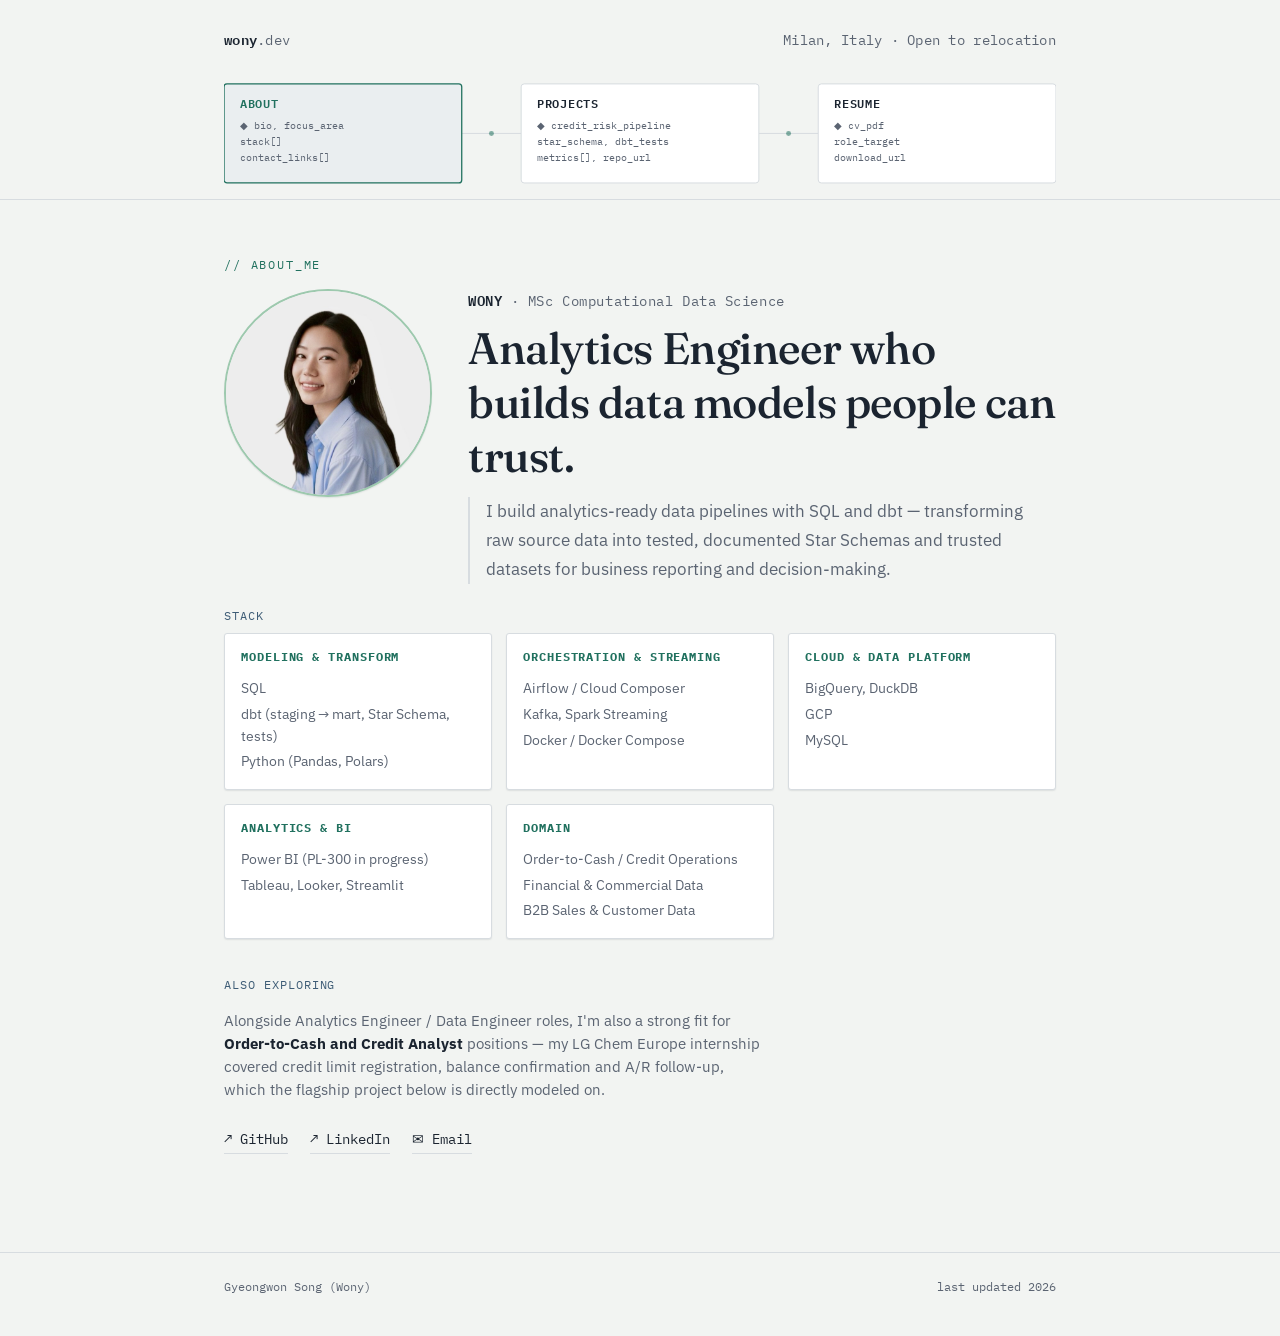
==== index.html @ 3060060b "edit" ====
<!DOCTYPE html>
<html lang="en">
<head>
<meta charset="UTF-8" />
<meta name="viewport" content="width=device-width, initial-scale=1.0" />
<title>Wony — Analytics Engineer</title>
<meta name="description" content="Analytics Engineer / Data Engineer portfolio — dbt, SQL, Airflow, Power BI." />
<link rel="preconnect" href="https://fonts.googleapis.com">
<link href="https://fonts.googleapis.com/css2?family=Fraunces:opsz,wght@9..144,450;9..144,500&family=IBM+Plex+Mono:wght@400;500;600&family=IBM+Plex+Sans:wght@400;500;600;700&display=swap" rel="stylesheet">
<link rel="stylesheet" href="assets/css/style.css" />
</head>
<body>

<header class="site">
  <div class="wrap">
    <div class="brand-row">
      <span class="brand"><strong>wony</strong>.dev</span>
      <span class="brand">Milan, Italy · Open to relocation</span>
    </div>

    <nav class="mobile-nav">
      <a href="index.html" class="active">ABOUT</a>
      <a href="projects.html" class="">PROJECTS</a>
      <a href="resume.html" class="">RESUME</a>
    </nav>
    <!-- Signature element: site nav rendered as an ER diagram -->
    <svg class="schema-nav" viewBox="0 0 840 120" xmlns="http://www.w3.org/2000/svg" role="navigation" aria-label="Site sections">
      <line class="edge" x1="240" y1="60" x2="300" y2="60" />
      <line class="edge" x1="540" y1="60" x2="600" y2="60" />
      <circle class="edge-dot" cx="270" cy="60" r="2.5" />
      <circle class="edge-dot" cx="570" cy="60" r="2.5" />

      <g class="node active">
        <a class="node-link" href="index.html" aria-current="page">
          <rect x="0" y="10" width="240" height="100" rx="3"></rect>
          <text class="node-title" x="16" y="34">ABOUT</text>
          <text class="node-field" x="16" y="56">◆ bio, focus_area</text>
          <text class="node-field" x="16" y="72">stack[]</text>
          <text class="node-field" x="16" y="88">contact_links[]</text>
        </a>
      </g>

      <g class="node">
        <a class="node-link" href="projects.html">
          <rect x="300" y="10" width="240" height="100" rx="3"></rect>
          <text class="node-title" x="316" y="34">PROJECTS</text>
          <text class="node-field" x="316" y="56">◆ credit_risk_pipeline</text>
          <text class="node-field" x="316" y="72">star_schema, dbt_tests</text>
          <text class="node-field" x="316" y="88">metrics[], repo_url</text>
        </a>
      </g>

      <g class="node">
        <a class="node-link" href="resume.html">
          <rect x="600" y="10" width="240" height="100" rx="3"></rect>
          <text class="node-title" x="616" y="34">RESUME</text>
          <text class="node-field" x="616" y="56">◆ cv_pdf</text>
          <text class="node-field" x="616" y="72">role_target</text>
          <text class="node-field" x="616" y="88">download_url</text>
        </a>
      </g>
    </svg>
  </div>
</header>

<main>
  <div class="wrap">
    <p class="eyebrow">// about_me</p>
    <div class="hero-row">
      <img class="hero-photo" src="assets/img/profile.jpg" alt="Portrait of Gyeongwon Song" />
      <div class="hero-text">
        <p class="hero-name"><strong>WONY</strong> · MSc Computational Data Science</p>
        <h1>Analytics Engineer who builds data models people can trust.</h1>
        <p class="lede">
          I build analytics-ready data pipelines with SQL and dbt — transforming raw source data into tested, documented Star Schemas and trusted datasets for business reporting and decision-making.
        </p>
      </div>
    </div>

    <p class="section-label">stack</p>
    <div class="stack-grid">
      <div class="stack-group">
        <h3>Modeling &amp; Transform</h3>
        <ul>
          <li>SQL</li>
          <li>dbt (staging → mart, Star Schema, tests)</li>
          <li>Python (Pandas, Polars)</li>
        </ul>
      </div>
      <div class="stack-group">
        <h3>Orchestration &amp; Streaming</h3>
        <ul>
          <li>Airflow / Cloud Composer</li>
          <li>Kafka, Spark Streaming</li>
          <li>Docker / Docker Compose</li>
        </ul>
      </div>
      <div class="stack-group">
        <h3>Cloud &amp; Data Platform</h3>
        <ul>
          <li>BigQuery, DuckDB</li>
          <li>GCP</li>
          <li>MySQL</li>
        </ul>
      </div>
      <div class="stack-group">
        <h3>Analytics &amp; BI</h3>
        <ul>
          <li>Power BI (PL-300 in progress)</li>
          <li>Tableau, Looker, Streamlit</li>
        </ul>
      </div>
      <div class="stack-group">
        <h3>Domain</h3>
        <ul>
          <li>Order-to-Cash / Credit Operations</li>
          <li>Financial &amp; Commercial Data</li>
          <li>B2B Sales &amp; Customer Data</li>
        </ul>
      </div>
    </div>

    <p class="section-label">also exploring</p>
    <p style="max-width:60ch; font-size:14.5px;">
      Alongside Analytics Engineer / Data Engineer roles, I'm also a strong fit for
      <strong>Order-to-Cash and Credit Analyst</strong> positions — my LG Chem Europe
      internship covered credit limit registration, balance confirmation and A/R
      follow-up, which the flagship project below is directly modeled on.
    </p>

    <div class="link-row">
      <a href="https://github.com/gyngwon" target="_blank" rel="noopener">↗ GitHub</a>
      <a href="https://www.linkedin.com/in/gyeongwon/" target="_blank" rel="noopener">↗ LinkedIn</a>
      <a href="mailto:wony.gsong@gmail.com">✉ Email</a>
    </div>
  </div>
</main>

<footer class="site">
  <div class="wrap" style="display:flex; justify-content:space-between; flex-wrap:wrap; gap:8px; width:100%;">
    <span>Gyeongwon Song (Wony)</span>
    <span>last updated 2026</span>
  </div>
</footer>

</body>
</html>
---- assets/css/style.css ----
/* ============================================================
   Design tokens
   ============================================================ */
   :root {
    --bg: #f2f4f2;
    --surface: #ffffff;
    --surface-raised: #eaeef0;
    --border: #d7dce0;
    --text: #1b2430;
    --text-dim: #5b6472;
    --key: #21715f;       /* "primary key" teal — structure, links, nav */
    --key-dim: #14493d;
    --tag: #3e5c76;       /* "field" slate blue — tags, metrics, emphasis */
    --tag-dim: #2a4055;
    --font-display: 'IBM Plex Sans', -apple-system, sans-serif;
    --font-serif: 'Fraunces', Georgia, serif;
    --font-mono: 'IBM Plex Mono', ui-monospace, monospace;
    --radius: 3px;
    --shadow: 0 1px 2px rgba(27,36,48,0.05), 0 1px 1px rgba(27,36,48,0.04);
  }
  
  * { box-sizing: border-box; }
  
  html { scroll-behavior: smooth; }
  
  body {
    margin: 0;
    background:
      linear-gradient(var(--bg), var(--bg)),
      repeating-linear-gradient(0deg, transparent, transparent 39px, rgba(33,113,95,0.05) 40px),
      repeating-linear-gradient(90deg, transparent, transparent 39px, rgba(33,113,95,0.05) 40px);
    color: var(--text);
    font-family: var(--font-display);
    line-height: 1.6;
    -webkit-font-smoothing: antialiased;
  }
  
  a { color: var(--key); text-decoration: none; }
  a:hover { text-decoration: underline; }
  a:focus-visible, button:focus-visible { outline: 2px solid var(--key); outline-offset: 3px; }
  
  .wrap {
    max-width: 880px;
    margin: 0 auto;
    padding: 0 24px;
  }
  
  /* ============================================================
     Header / schema nav
     ============================================================ */
  header.site {
    padding: 28px 0 8px;
    border-bottom: 1px solid var(--border);
  }
  
  .brand-row {
    display: flex;
    align-items: baseline;
    justify-content: space-between;
    flex-wrap: wrap;
    gap: 12px;
    margin-bottom: 22px;
  }
  
  .brand {
    font-family: var(--font-mono);
    font-size: 13.5px;
    letter-spacing: 0.02em;
    color: var(--text-dim);
  }
  .brand strong { color: var(--text); font-weight: 600; }
  
  .schema-nav {
    display: block;
    width: 100%;
    height: auto;
    margin-bottom: -1px;
  }
  
  .schema-nav .node rect {
    fill: var(--surface);
    stroke: var(--border);
    stroke-width: 1;
    transition: stroke 0.2s ease, fill 0.2s ease, transform 0.2s ease;
    transform-origin: center;
  }
  .schema-nav a.node-link:hover rect,
  .schema-nav a.node-link:focus rect {
    stroke: var(--key);
    fill: var(--surface-raised);
  }
  .schema-nav .node.active rect {
    stroke: var(--key);
    stroke-width: 1.3;
    fill: var(--surface-raised);
  }
  .schema-nav .node-title {
    font-family: var(--font-mono);
    font-size: 12.5px;
    letter-spacing: 0.06em;
    fill: var(--text);
    font-weight: 600;
  }
  .schema-nav .node.active .node-title { fill: var(--key); }
  .schema-nav .node-field {
    font-family: var(--font-mono);
    font-size: 10.5px;
    fill: var(--text-dim);
  }
  .schema-nav .edge {
    stroke: var(--border);
    stroke-width: 1;
    fill: none;
  }
  .schema-nav .edge-dot { fill: var(--key); opacity: 0.55; }
  .schema-nav a.node-link { cursor: pointer; }
  .schema-nav a.node-link text { pointer-events: none; }
  
  /* ============================================================
     Mobile nav (replaces the ER-diagram nav on narrow screens)
     ============================================================ */
  .mobile-nav { display: none; }
  
  @media (max-width: 640px) {
    .schema-nav { display: none; }
    .mobile-nav {
      display: flex;
      gap: 8px;
      margin-bottom: 4px;
    }
    .mobile-nav a {
      flex: 1;
      text-align: center;
      font-family: var(--font-mono);
      font-size: 12.5px;
      letter-spacing: 0.06em;
      color: var(--text-dim);
      text-decoration: none;
      padding: 10px 6px;
      border: 1px solid var(--border);
      border-radius: var(--radius);
      background: var(--surface);
    }
    .mobile-nav a.active {
      color: var(--key);
      border-color: var(--key);
      background: var(--surface-raised);
      font-weight: 600;
    }
  }
  
  /* ============================================================
     Sections / typography
     ============================================================ */
  main { padding: 56px 0 90px; }
  
  .eyebrow {
    font-family: var(--font-mono);
    font-size: 11.5px;
    color: var(--key);
    text-transform: uppercase;
    letter-spacing: 0.16em;
    margin: 0 0 14px;
  }
  
  h1 {
    font-family: var(--font-serif);
    font-optical-sizing: auto;
    font-weight: 500;
    font-size: clamp(30px, 4.2vw, 44px);
    line-height: 1.22;
    letter-spacing: -0.01em;
    margin: 0 0 20px;
  }
  
  h2 {
    font-family: var(--font-serif);
    font-weight: 500;
    font-size: 24px;
    letter-spacing: -0.005em;
    margin: 0 0 6px;
  }
  
  .lede {
    font-size: 17px;
    line-height: 1.7;
    color: var(--text-dim);
    max-width: 58ch;
    margin: 0 0 40px;
    padding-left: 16px;
    border-left: 2px solid var(--border);
  }
  
  p { color: var(--text-dim); }
  strong { color: var(--text); }
  
  /* ============================================================
     Table-style cards (used for stack, projects, experience)
     ============================================================ */
  .tbl {
    border: 1px solid var(--border);
    border-radius: var(--radius);
    overflow: hidden;
    margin-bottom: 20px;
    background: var(--surface);
    box-shadow: var(--shadow);
  }
  
  .tbl-head {
    display: flex;
    align-items: center;
    gap: 10px;
    padding: 12px 16px;
    background: var(--surface-raised);
    border-bottom: 1px solid var(--border);
    font-family: var(--font-mono);
    font-size: 13px;
    color: var(--text-dim);
  }
  .tbl-head .dot { width: 7px; height: 7px; border-radius: 50%; background: var(--key); flex-shrink: 0; }
  
  .tbl-row {
    display: grid;
    grid-template-columns: 130px 1fr;
    gap: 4px 16px;
    padding: 10px 16px;
    border-bottom: 1px solid var(--border);
    font-size: 14.5px;
  }
  .tbl-row:last-child { border-bottom: none; }
  .tbl-row .field-name {
    font-family: var(--font-mono);
    font-size: 12px;
    color: var(--tag);
    padding-top: 2px;
  }
  .tbl-row .field-value { color: var(--text); }
  .tbl-row .field-value a { color: var(--key); }
  
  @media (max-width: 560px) {
    .tbl-row { grid-template-columns: 1fr; }
    .tbl-row .field-name { padding-top: 6px; }
  }
  
  /* ============================================================
     Tags
     ============================================================ */
  .tags { display: flex; flex-wrap: wrap; gap: 6px; }
  .tag {
    font-family: var(--font-mono);
    font-size: 11px;
    letter-spacing: 0.02em;
    color: var(--tag);
    background: color-mix(in srgb, var(--tag) 8%, var(--surface));
    border: 1px solid color-mix(in srgb, var(--tag) 28%, var(--surface));
    border-radius: var(--radius);
    padding: 3px 9px;
    white-space: nowrap;
  }
  
  /* ============================================================
     Stack grid (About page)
     ============================================================ */
  .stack-grid {
    display: grid;
    grid-template-columns: repeat(auto-fit, minmax(200px, 1fr));
    gap: 14px;
    margin-bottom: 36px;
  }
  .stack-group {
    border: 1px solid var(--border);
    border-radius: var(--radius);
    padding: 14px 16px;
    background: var(--surface);
    box-shadow: var(--shadow);
  }
  .stack-group h3 {
    font-family: var(--font-mono);
    font-size: 11.5px;
    color: var(--key);
    text-transform: uppercase;
    letter-spacing: 0.08em;
    margin: 0 0 10px;
  }
  .stack-group ul { list-style: none; margin: 0; padding: 0; font-size: 13.5px; color: var(--text-dim); }
  .stack-group li { padding: 2px 0; }
  
  /* ============================================================
     Links row
     ============================================================ */
  .link-row { display: flex; flex-wrap: wrap; gap: 22px; margin: 28px 0 8px; font-family: var(--font-mono); font-size: 13.5px; }
  .link-row a { display: inline-flex; align-items: center; gap: 6px; color: var(--text); border-bottom: 1px solid var(--border); padding-bottom: 2px; transition: color 0.15s ease, border-color 0.15s ease; }
  .link-row a:hover { color: var(--key); border-color: var(--key); text-decoration: none; }
  
  /* ============================================================
     Project detail blocks
     ============================================================ */
  .project-block { margin-bottom: 56px; }
  .project-block h2 { margin-bottom: 10px; }
  .project-meta { display: flex; flex-wrap: wrap; gap: 8px; margin-bottom: 18px; }
  
  /* ============================================================
     Project tab/panel viewer
     ============================================================ */
  .project-tabs {
    display: flex;
    gap: 10px;
    flex-wrap: wrap;
    margin: 4px 0 32px;
  }
  .project-tab {
    flex: 1;
    min-width: 200px;
    text-align: left;
    cursor: pointer;
    background: var(--surface);
    border: 1px solid var(--border);
    border-radius: var(--radius);
    padding: 12px 14px;
    box-shadow: var(--shadow);
    font-family: var(--font-display);
    transition: border-color 0.15s ease, background 0.15s ease;
  }
  .project-tab:hover { border-color: var(--key-dim); }
  .project-tab .tab-title {
    display: block;
    font-family: var(--font-mono);
    font-size: 13px;
    font-weight: 600;
    color: var(--text);
    margin-bottom: 4px;
  }
  .project-tab .tab-sub {
    display: block;
    font-size: 11.5px;
    color: var(--text-dim);
    font-family: var(--font-mono);
  }
  .project-tab.active {
    border-color: var(--key);
    background: var(--surface-raised);
  }
  .project-tab.active .tab-title { color: var(--key); }
  
  .project-panel[hidden] { display: none; }
  
  @media (max-width: 640px) {
    .project-tabs { flex-direction: column; }
    .project-tab { min-width: 0; }
  }
  
  .metric-row {
    display: grid;
    grid-template-columns: repeat(auto-fit, minmax(160px, 1fr));
    gap: 10px;
    margin: 18px 0 24px;
  }
  .metric {
    border: 1px solid var(--border);
    border-left: 2px solid var(--tag);
    border-radius: var(--radius);
    padding: 10px 14px;
    background: var(--surface);
    box-shadow: var(--shadow);
  }
  .metric .num { font-family: var(--font-mono); font-size: 19px; color: var(--text); display: block; }
  .metric .label { font-size: 12px; color: var(--text-dim); }
  
  .section-label {
    font-family: var(--font-mono);
    font-size: 12px;
    color: var(--tag);
    text-transform: uppercase;
    letter-spacing: 0.08em;
    margin: 22px 0 8px;
  }
  
  pre {
    background: var(--surface-raised);
    border: 1px solid var(--border);
    border-radius: var(--radius);
    padding: 14px 16px;
    overflow-x: auto;
    font-family: var(--font-mono);
    font-size: 12.5px;
    color: var(--text-dim);
  }
  
  .arch-img {
    display: block;
    width: 100%;
    height: auto;
    border: 1px solid var(--border);
    border-radius: var(--radius);
    box-shadow: var(--shadow);
    margin: 4px 0 4px;
  }
  .arch-caption {
    font-family: var(--font-mono);
    font-size: 11.5px;
    color: var(--text-dim);
    margin: 0 0 22px;
  }
  
  .mermaid {
    background: var(--surface);
    border: 1px solid var(--border);
    border-radius: var(--radius);
    box-shadow: var(--shadow);
    padding: 16px;
    margin: 0 0 24px;
    overflow-x: auto;
    display: flex;
    justify-content: center;
  }
  .mermaid svg { max-width: 100%; height: auto; }
  
  /* ============================================================
     Footer
     ============================================================ */
  footer.site {
    border-top: 1px solid var(--border);
    padding: 24px 0 40px;
    font-family: var(--font-mono);
    font-size: 12px;
    color: var(--text-dim);
    display: flex;
    justify-content: space-between;
    flex-wrap: wrap;
    gap: 8px;
  }
  
  /* Reduced motion */
  @media (prefers-reduced-motion: reduce) {
    html { scroll-behavior: auto; }
    * { transition: none !important; }
  }
  
  /* ============================================================
     About page hero (photo + intro)
     ============================================================ */
  .hero-row {
    display: flex;
    align-items: flex-start;
    gap: 36px;
    margin-bottom: 8px;
  }
  .hero-photo {
    width: 208px;
    height: 208px;
    border-radius: 50%;
    object-fit: cover;
    flex-shrink: 0;
    border: 2px solid #9dc9ae;
    box-shadow: var(--shadow);
  }
  .hero-text { flex: 1; min-width: 0; }
  .hero-text h1 { margin-bottom: 14px; }
  .hero-text .lede { margin-bottom: 0; }
  .hero-name {
    font-family: var(--font-mono);
    font-size: 14px;
    letter-spacing: 0.04em;
    color: var(--text-dim);
    margin: 0 0 10px;
  }
  .hero-name strong { color: var(--text); font-weight: 600; }
  
  @media (max-width: 640px) {
    .hero-row { flex-direction: column; align-items: center; text-align: center; gap: 18px; }
    .hero-photo { width: 152px; height: 152px; }
    .hero-text .lede { border-left: none; padding-left: 0; margin: 0 auto; }
  }
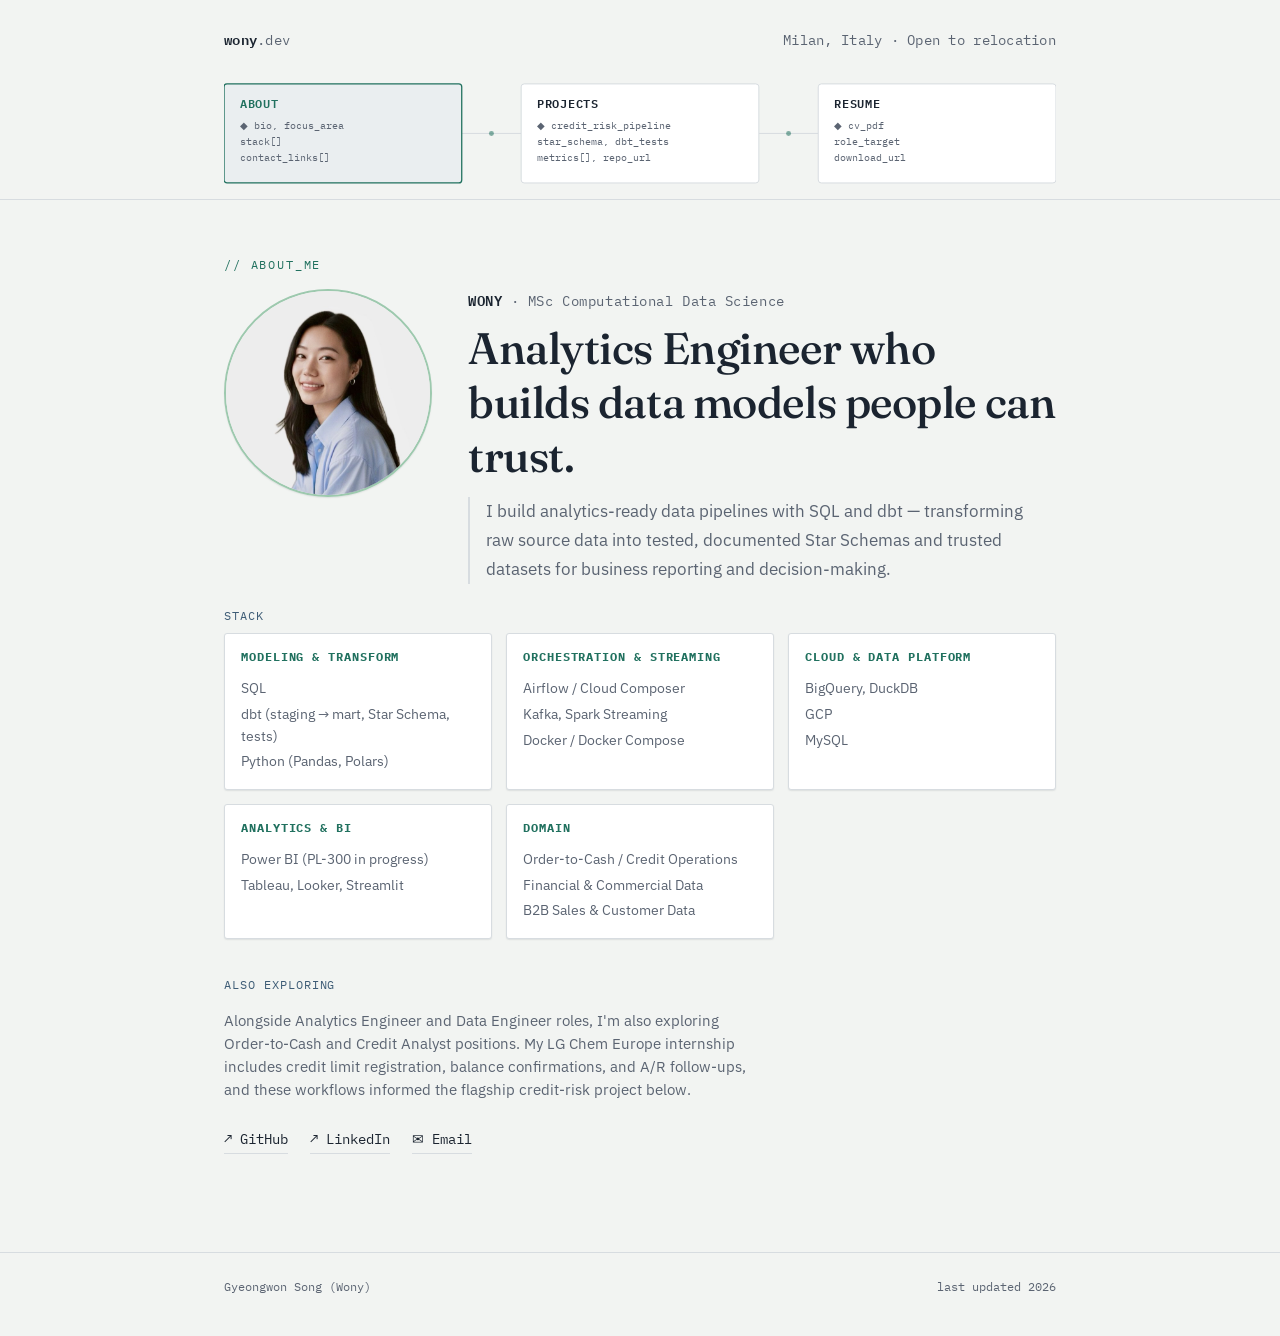
==== commit cc0e59c9: "Edit" ====
--- a/index.html
+++ b/index.html
@@ -122,10 +122,7 @@
 
     <p class="section-label">also exploring</p>
     <p style="max-width:60ch; font-size:14.5px;">
-      Alongside Analytics Engineer / Data Engineer roles, I'm also a strong fit for
-      <strong>Order-to-Cash and Credit Analyst</strong> positions — my LG Chem Europe
-      internship covered credit limit registration, balance confirmation and A/R
-      follow-up, which the flagship project below is directly modeled on.
+      Alongside Analytics Engineer and Data Engineer roles, I'm also exploring Order-to-Cash and Credit Analyst positions. My LG Chem Europe internship includes credit limit registration, balance confirmations, and A/R follow-ups, and these workflows informed the flagship credit-risk project below.
     </p>
 
     <div class="link-row">
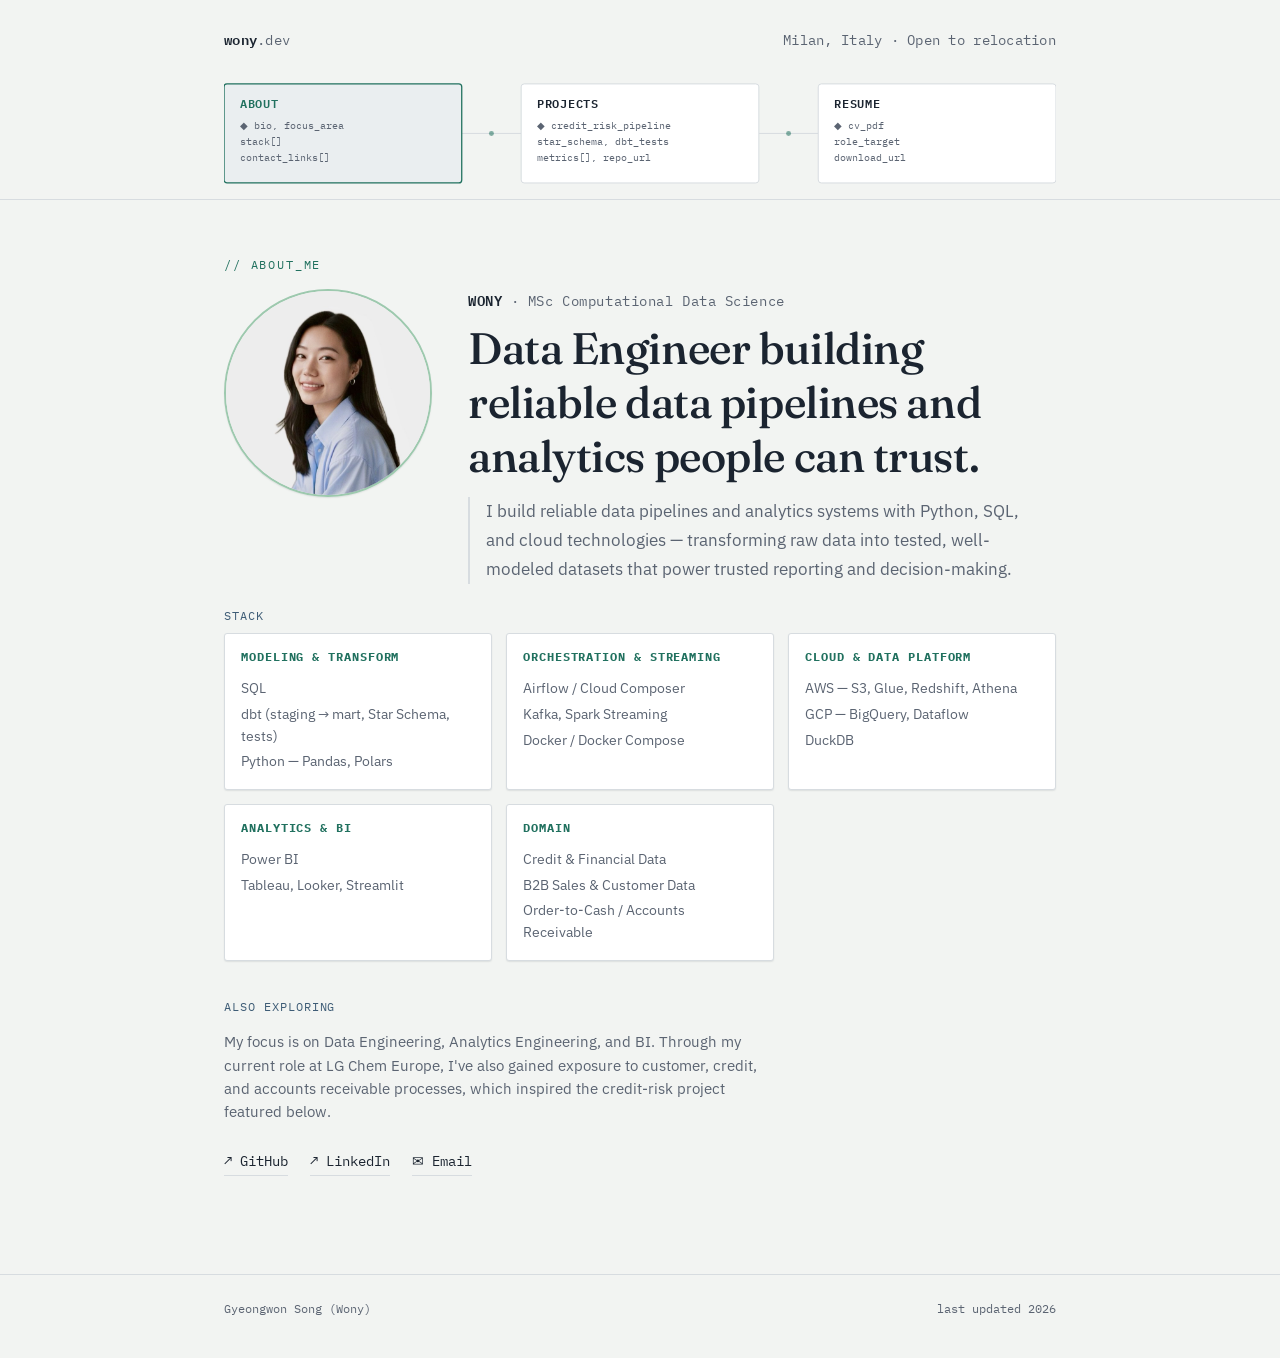
==== commit 3a1d2758: "edit" ====
--- a/index.html
+++ b/index.html
@@ -3,7 +3,7 @@
 <head>
 <meta charset="UTF-8" />
 <meta name="viewport" content="width=device-width, initial-scale=1.0" />
-<title>Wony — Analytics Engineer</title>
+<title>Wony</title>
 <meta name="description" content="Analytics Engineer / Data Engineer portfolio — dbt, SQL, Airflow, Power BI." />
 <link rel="preconnect" href="https://fonts.googleapis.com">
 <link href="https://fonts.googleapis.com/css2?family=Fraunces:opsz,wght@9..144,450;9..144,500&family=IBM+Plex+Mono:wght@400;500;600&family=IBM+Plex+Sans:wght@400;500;600;700&display=swap" rel="stylesheet">
@@ -70,9 +70,9 @@
       <img class="hero-photo" src="assets/img/profile.jpg" alt="Portrait of Gyeongwon Song" />
       <div class="hero-text">
         <p class="hero-name"><strong>WONY</strong> · MSc Computational Data Science</p>
-        <h1>Analytics Engineer who builds data models people can trust.</h1>
+        <h1>Data Engineer building reliable data pipelines and analytics people can trust.</h1>
         <p class="lede">
-          I build analytics-ready data pipelines with SQL and dbt — transforming raw source data into tested, documented Star Schemas and trusted datasets for business reporting and decision-making.
+          I build reliable data pipelines and analytics systems with Python, SQL, and cloud technologies — transforming raw data into tested, well-modeled datasets that power trusted reporting and decision-making.
         </p>
       </div>
     </div>
@@ -84,7 +84,7 @@
         <ul>
           <li>SQL</li>
           <li>dbt (staging → mart, Star Schema, tests)</li>
-          <li>Python (Pandas, Polars)</li>
+          <li>Python — Pandas, Polars</li>
         </ul>
       </div>
       <div class="stack-group">
@@ -98,31 +98,31 @@
       <div class="stack-group">
         <h3>Cloud &amp; Data Platform</h3>
         <ul>
-          <li>BigQuery, DuckDB</li>
-          <li>GCP</li>
-          <li>MySQL</li>
+          <li>AWS — S3, Glue, Redshift, Athena</li>
+          <li>GCP — BigQuery, Dataflow</li>
+          <li>DuckDB</li>
         </ul>
       </div>
       <div class="stack-group">
         <h3>Analytics &amp; BI</h3>
         <ul>
-          <li>Power BI (PL-300 in progress)</li>
+          <li>Power BI</li>
           <li>Tableau, Looker, Streamlit</li>
         </ul>
       </div>
       <div class="stack-group">
         <h3>Domain</h3>
         <ul>
-          <li>Order-to-Cash / Credit Operations</li>
-          <li>Financial &amp; Commercial Data</li>
+          <li>Credit & Financial Data</li>
           <li>B2B Sales &amp; Customer Data</li>
+          <li>Order-to-Cash / Accounts Receivable</li>
         </ul>
       </div>
     </div>
 
     <p class="section-label">also exploring</p>
     <p style="max-width:60ch; font-size:14.5px;">
-      Alongside Analytics Engineer and Data Engineer roles, I'm also exploring Order-to-Cash and Credit Analyst positions. My LG Chem Europe internship includes credit limit registration, balance confirmations, and A/R follow-ups, and these workflows informed the flagship credit-risk project below.
+      My focus is on Data Engineering, Analytics Engineering, and BI. Through my current role at LG Chem Europe, I've also gained exposure to customer, credit, and accounts receivable processes, which inspired the credit-risk project featured below.
     </p>
 
     <div class="link-row">
--- a/assets/css/style.css
+++ b/assets/css/style.css
@@ -1,473 +1,476 @@
 /* ============================================================
    Design tokens
    ============================================================ */
-   :root {
-    --bg: #f2f4f2;
-    --surface: #ffffff;
-    --surface-raised: #eaeef0;
-    --border: #d7dce0;
-    --text: #1b2430;
-    --text-dim: #5b6472;
-    --key: #21715f;       /* "primary key" teal — structure, links, nav */
-    --key-dim: #14493d;
-    --tag: #3e5c76;       /* "field" slate blue — tags, metrics, emphasis */
-    --tag-dim: #2a4055;
-    --font-display: 'IBM Plex Sans', -apple-system, sans-serif;
-    --font-serif: 'Fraunces', Georgia, serif;
-    --font-mono: 'IBM Plex Mono', ui-monospace, monospace;
-    --radius: 3px;
-    --shadow: 0 1px 2px rgba(27,36,48,0.05), 0 1px 1px rgba(27,36,48,0.04);
+:root {
+  --bg: #f2f4f2;
+  --surface: #ffffff;
+  --surface-raised: #eaeef0;
+  --border: #d7dce0;
+  --text: #1b2430;
+  --text-dim: #5b6472;
+  --key: #21715f;       /* "primary key" teal — structure, links, nav */
+  --key-dim: #14493d;
+  --tag: #3e5c76;       /* "field" slate blue — tags, metrics, emphasis */
+  --tag-dim: #2a4055;
+  --font-display: 'IBM Plex Sans', -apple-system, sans-serif;
+  --font-serif: 'Fraunces', Georgia, serif;
+  --font-mono: 'IBM Plex Mono', ui-monospace, monospace;
+  --radius: 3px;
+  --shadow: 0 1px 2px rgba(27,36,48,0.05), 0 1px 1px rgba(27,36,48,0.04);
+}
+
+* { box-sizing: border-box; }
+
+html { scroll-behavior: smooth; }
+
+body {
+  margin: 0;
+  background:
+    linear-gradient(var(--bg), var(--bg)),
+    repeating-linear-gradient(0deg, transparent, transparent 39px, rgba(33,113,95,0.05) 40px),
+    repeating-linear-gradient(90deg, transparent, transparent 39px, rgba(33,113,95,0.05) 40px);
+  color: var(--text);
+  font-family: var(--font-display);
+  line-height: 1.6;
+  -webkit-font-smoothing: antialiased;
+}
+
+a { color: var(--key); text-decoration: none; }
+a:hover { text-decoration: underline; }
+a:focus-visible, button:focus-visible { outline: 2px solid var(--key); outline-offset: 3px; }
+
+.wrap {
+  max-width: 880px;
+  margin: 0 auto;
+  padding: 0 24px;
+}
+
+/* ============================================================
+   Header / schema nav
+   ============================================================ */
+header.site {
+  padding: 28px 0 8px;
+  border-bottom: 1px solid var(--border);
+}
+
+.brand-row {
+  display: flex;
+  align-items: baseline;
+  justify-content: space-between;
+  flex-wrap: wrap;
+  gap: 12px;
+  margin-bottom: 22px;
+}
+
+.brand {
+  font-family: var(--font-mono);
+  font-size: 13.5px;
+  letter-spacing: 0.02em;
+  color: var(--text-dim);
+}
+.brand strong { color: var(--text); font-weight: 600; }
+
+.schema-nav {
+  display: block;
+  width: 100%;
+  height: auto;
+  margin-bottom: -1px;
+}
+
+.schema-nav .node rect {
+  fill: var(--surface);
+  stroke: var(--border);
+  stroke-width: 1;
+  transition: stroke 0.2s ease, fill 0.2s ease, transform 0.2s ease;
+  transform-origin: center;
+}
+.schema-nav a.node-link:hover rect,
+.schema-nav a.node-link:focus rect {
+  stroke: var(--key);
+  fill: var(--surface-raised);
+}
+.schema-nav .node.active rect {
+  stroke: var(--key);
+  stroke-width: 1.3;
+  fill: var(--surface-raised);
+}
+.schema-nav .node-title {
+  font-family: var(--font-mono);
+  font-size: 12.5px;
+  letter-spacing: 0.06em;
+  fill: var(--text);
+  font-weight: 600;
+}
+.schema-nav .node.active .node-title { fill: var(--key); }
+.schema-nav .node-field {
+  font-family: var(--font-mono);
+  font-size: 10.5px;
+  fill: var(--text-dim);
+}
+.schema-nav .edge {
+  stroke: var(--border);
+  stroke-width: 1;
+  fill: none;
+}
+.schema-nav .edge-dot { fill: var(--key); opacity: 0.55; }
+.schema-nav a.node-link { cursor: pointer; }
+.schema-nav a.node-link text { pointer-events: none; }
+
+/* ============================================================
+   Mobile nav (replaces the ER-diagram nav on narrow screens)
+   ============================================================ */
+.mobile-nav { display: none; }
+
+@media (max-width: 640px) {
+  .schema-nav { display: none; }
+  .mobile-nav {
+    display: flex;
+    gap: 8px;
+    margin-bottom: 4px;
   }
-  
-  * { box-sizing: border-box; }
-  
-  html { scroll-behavior: smooth; }
-  
-  body {
-    margin: 0;
-    background:
-      linear-gradient(var(--bg), var(--bg)),
-      repeating-linear-gradient(0deg, transparent, transparent 39px, rgba(33,113,95,0.05) 40px),
-      repeating-linear-gradient(90deg, transparent, transparent 39px, rgba(33,113,95,0.05) 40px);
-    color: var(--text);
-    font-family: var(--font-display);
-    line-height: 1.6;
-    -webkit-font-smoothing: antialiased;
-  }
-  
-  a { color: var(--key); text-decoration: none; }
-  a:hover { text-decoration: underline; }
-  a:focus-visible, button:focus-visible { outline: 2px solid var(--key); outline-offset: 3px; }
-  
-  .wrap {
-    max-width: 880px;
-    margin: 0 auto;
-    padding: 0 24px;
-  }
-  
-  /* ============================================================
-     Header / schema nav
-     ============================================================ */
-  header.site {
-    padding: 28px 0 8px;
-    border-bottom: 1px solid var(--border);
-  }
-  
-  .brand-row {
-    display: flex;
-    align-items: baseline;
-    justify-content: space-between;
-    flex-wrap: wrap;
-    gap: 12px;
-    margin-bottom: 22px;
-  }
-  
-  .brand {
-    font-family: var(--font-mono);
-    font-size: 13.5px;
-    letter-spacing: 0.02em;
-    color: var(--text-dim);
-  }
-  .brand strong { color: var(--text); font-weight: 600; }
-  
-  .schema-nav {
-    display: block;
-    width: 100%;
-    height: auto;
-    margin-bottom: -1px;
-  }
-  
-  .schema-nav .node rect {
-    fill: var(--surface);
-    stroke: var(--border);
-    stroke-width: 1;
-    transition: stroke 0.2s ease, fill 0.2s ease, transform 0.2s ease;
-    transform-origin: center;
-  }
-  .schema-nav a.node-link:hover rect,
-  .schema-nav a.node-link:focus rect {
-    stroke: var(--key);
-    fill: var(--surface-raised);
-  }
-  .schema-nav .node.active rect {
-    stroke: var(--key);
-    stroke-width: 1.3;
-    fill: var(--surface-raised);
-  }
-  .schema-nav .node-title {
+  .mobile-nav a {
+    flex: 1;
+    text-align: center;
     font-family: var(--font-mono);
     font-size: 12.5px;
     letter-spacing: 0.06em;
-    fill: var(--text);
+    color: var(--text-dim);
+    text-decoration: none;
+    padding: 10px 6px;
+    border: 1px solid var(--border);
+    border-radius: var(--radius);
+    background: var(--surface);
+  }
+  .mobile-nav a.active {
+    color: var(--key);
+    border-color: var(--key);
+    background: var(--surface-raised);
     font-weight: 600;
   }
-  .schema-nav .node.active .node-title { fill: var(--key); }
-  .schema-nav .node-field {
-    font-family: var(--font-mono);
-    font-size: 10.5px;
-    fill: var(--text-dim);
-  }
-  .schema-nav .edge {
-    stroke: var(--border);
-    stroke-width: 1;
-    fill: none;
-  }
-  .schema-nav .edge-dot { fill: var(--key); opacity: 0.55; }
-  .schema-nav a.node-link { cursor: pointer; }
-  .schema-nav a.node-link text { pointer-events: none; }
-  
-  /* ============================================================
-     Mobile nav (replaces the ER-diagram nav on narrow screens)
-     ============================================================ */
-  .mobile-nav { display: none; }
-  
-  @media (max-width: 640px) {
-    .schema-nav { display: none; }
-    .mobile-nav {
-      display: flex;
-      gap: 8px;
-      margin-bottom: 4px;
-    }
-    .mobile-nav a {
-      flex: 1;
-      text-align: center;
-      font-family: var(--font-mono);
-      font-size: 12.5px;
-      letter-spacing: 0.06em;
-      color: var(--text-dim);
-      text-decoration: none;
-      padding: 10px 6px;
-      border: 1px solid var(--border);
-      border-radius: var(--radius);
-      background: var(--surface);
-    }
-    .mobile-nav a.active {
-      color: var(--key);
-      border-color: var(--key);
-      background: var(--surface-raised);
-      font-weight: 600;
-    }
-  }
-  
-  /* ============================================================
-     Sections / typography
-     ============================================================ */
-  main { padding: 56px 0 90px; }
-  
-  .eyebrow {
-    font-family: var(--font-mono);
-    font-size: 11.5px;
-    color: var(--key);
-    text-transform: uppercase;
-    letter-spacing: 0.16em;
-    margin: 0 0 14px;
-  }
-  
-  h1 {
-    font-family: var(--font-serif);
-    font-optical-sizing: auto;
-    font-weight: 500;
-    font-size: clamp(30px, 4.2vw, 44px);
-    line-height: 1.22;
-    letter-spacing: -0.01em;
-    margin: 0 0 20px;
-  }
-  
-  h2 {
-    font-family: var(--font-serif);
-    font-weight: 500;
-    font-size: 24px;
-    letter-spacing: -0.005em;
-    margin: 0 0 6px;
-  }
-  
-  .lede {
-    font-size: 17px;
-    line-height: 1.7;
-    color: var(--text-dim);
-    max-width: 58ch;
-    margin: 0 0 40px;
-    padding-left: 16px;
-    border-left: 2px solid var(--border);
-  }
-  
-  p { color: var(--text-dim); }
-  strong { color: var(--text); }
-  
-  /* ============================================================
-     Table-style cards (used for stack, projects, experience)
-     ============================================================ */
-  .tbl {
-    border: 1px solid var(--border);
-    border-radius: var(--radius);
-    overflow: hidden;
-    margin-bottom: 20px;
-    background: var(--surface);
-    box-shadow: var(--shadow);
-  }
-  
-  .tbl-head {
-    display: flex;
-    align-items: center;
-    gap: 10px;
-    padding: 12px 16px;
-    background: var(--surface-raised);
-    border-bottom: 1px solid var(--border);
-    font-family: var(--font-mono);
-    font-size: 13px;
-    color: var(--text-dim);
-  }
-  .tbl-head .dot { width: 7px; height: 7px; border-radius: 50%; background: var(--key); flex-shrink: 0; }
-  
-  .tbl-row {
-    display: grid;
-    grid-template-columns: 130px 1fr;
-    gap: 4px 16px;
-    padding: 10px 16px;
-    border-bottom: 1px solid var(--border);
-    font-size: 14.5px;
-  }
-  .tbl-row:last-child { border-bottom: none; }
-  .tbl-row .field-name {
-    font-family: var(--font-mono);
-    font-size: 12px;
-    color: var(--tag);
-    padding-top: 2px;
-  }
-  .tbl-row .field-value { color: var(--text); }
-  .tbl-row .field-value a { color: var(--key); }
-  
-  @media (max-width: 560px) {
-    .tbl-row { grid-template-columns: 1fr; }
-    .tbl-row .field-name { padding-top: 6px; }
-  }
-  
-  /* ============================================================
-     Tags
-     ============================================================ */
-  .tags { display: flex; flex-wrap: wrap; gap: 6px; }
-  .tag {
-    font-family: var(--font-mono);
-    font-size: 11px;
-    letter-spacing: 0.02em;
-    color: var(--tag);
-    background: color-mix(in srgb, var(--tag) 8%, var(--surface));
-    border: 1px solid color-mix(in srgb, var(--tag) 28%, var(--surface));
-    border-radius: var(--radius);
-    padding: 3px 9px;
-    white-space: nowrap;
-  }
-  
-  /* ============================================================
-     Stack grid (About page)
-     ============================================================ */
-  .stack-grid {
-    display: grid;
-    grid-template-columns: repeat(auto-fit, minmax(200px, 1fr));
-    gap: 14px;
-    margin-bottom: 36px;
-  }
-  .stack-group {
-    border: 1px solid var(--border);
-    border-radius: var(--radius);
-    padding: 14px 16px;
-    background: var(--surface);
-    box-shadow: var(--shadow);
-  }
-  .stack-group h3 {
-    font-family: var(--font-mono);
-    font-size: 11.5px;
-    color: var(--key);
-    text-transform: uppercase;
-    letter-spacing: 0.08em;
-    margin: 0 0 10px;
-  }
-  .stack-group ul { list-style: none; margin: 0; padding: 0; font-size: 13.5px; color: var(--text-dim); }
-  .stack-group li { padding: 2px 0; }
-  
-  /* ============================================================
-     Links row
-     ============================================================ */
-  .link-row { display: flex; flex-wrap: wrap; gap: 22px; margin: 28px 0 8px; font-family: var(--font-mono); font-size: 13.5px; }
-  .link-row a { display: inline-flex; align-items: center; gap: 6px; color: var(--text); border-bottom: 1px solid var(--border); padding-bottom: 2px; transition: color 0.15s ease, border-color 0.15s ease; }
-  .link-row a:hover { color: var(--key); border-color: var(--key); text-decoration: none; }
-  
-  /* ============================================================
-     Project detail blocks
-     ============================================================ */
-  .project-block { margin-bottom: 56px; }
-  .project-block h2 { margin-bottom: 10px; }
-  .project-meta { display: flex; flex-wrap: wrap; gap: 8px; margin-bottom: 18px; }
-  
-  /* ============================================================
-     Project tab/panel viewer
-     ============================================================ */
-  .project-tabs {
-    display: flex;
-    gap: 10px;
-    flex-wrap: wrap;
-    margin: 4px 0 32px;
-  }
-  .project-tab {
-    flex: 1;
-    min-width: 200px;
-    text-align: left;
-    cursor: pointer;
-    background: var(--surface);
-    border: 1px solid var(--border);
-    border-radius: var(--radius);
-    padding: 12px 14px;
-    box-shadow: var(--shadow);
-    font-family: var(--font-display);
-    transition: border-color 0.15s ease, background 0.15s ease;
-  }
-  .project-tab:hover { border-color: var(--key-dim); }
-  .project-tab .tab-title {
-    display: block;
-    font-family: var(--font-mono);
-    font-size: 13px;
-    font-weight: 600;
-    color: var(--text);
-    margin-bottom: 4px;
-  }
-  .project-tab .tab-sub {
-    display: block;
-    font-size: 11.5px;
-    color: var(--text-dim);
-    font-family: var(--font-mono);
-  }
-  .project-tab.active {
-    border-color: var(--key);
-    background: var(--surface-raised);
-  }
-  .project-tab.active .tab-title { color: var(--key); }
-  
-  .project-panel[hidden] { display: none; }
-  
-  @media (max-width: 640px) {
-    .project-tabs { flex-direction: column; }
-    .project-tab { min-width: 0; }
-  }
-  
-  .metric-row {
-    display: grid;
-    grid-template-columns: repeat(auto-fit, minmax(160px, 1fr));
-    gap: 10px;
-    margin: 18px 0 24px;
-  }
-  .metric {
-    border: 1px solid var(--border);
-    border-left: 2px solid var(--tag);
-    border-radius: var(--radius);
-    padding: 10px 14px;
-    background: var(--surface);
-    box-shadow: var(--shadow);
-  }
-  .metric .num { font-family: var(--font-mono); font-size: 19px; color: var(--text); display: block; }
-  .metric .label { font-size: 12px; color: var(--text-dim); }
-  
-  .section-label {
-    font-family: var(--font-mono);
-    font-size: 12px;
-    color: var(--tag);
-    text-transform: uppercase;
-    letter-spacing: 0.08em;
-    margin: 22px 0 8px;
-  }
-  
-  pre {
-    background: var(--surface-raised);
-    border: 1px solid var(--border);
-    border-radius: var(--radius);
-    padding: 14px 16px;
-    overflow-x: auto;
-    font-family: var(--font-mono);
-    font-size: 12.5px;
-    color: var(--text-dim);
-  }
-  
-  .arch-img {
-    display: block;
-    width: 100%;
-    height: auto;
-    border: 1px solid var(--border);
-    border-radius: var(--radius);
-    box-shadow: var(--shadow);
-    margin: 4px 0 4px;
-  }
-  .arch-caption {
-    font-family: var(--font-mono);
-    font-size: 11.5px;
-    color: var(--text-dim);
-    margin: 0 0 22px;
-  }
-  
-  .mermaid {
-    background: var(--surface);
-    border: 1px solid var(--border);
-    border-radius: var(--radius);
-    box-shadow: var(--shadow);
-    padding: 16px;
-    margin: 0 0 24px;
-    overflow-x: auto;
-    display: flex;
-    justify-content: center;
-  }
-  .mermaid svg { max-width: 100%; height: auto; }
-  
-  /* ============================================================
-     Footer
-     ============================================================ */
-  footer.site {
-    border-top: 1px solid var(--border);
-    padding: 24px 0 40px;
-    font-family: var(--font-mono);
-    font-size: 12px;
-    color: var(--text-dim);
-    display: flex;
-    justify-content: space-between;
-    flex-wrap: wrap;
-    gap: 8px;
-  }
-  
-  /* Reduced motion */
-  @media (prefers-reduced-motion: reduce) {
-    html { scroll-behavior: auto; }
-    * { transition: none !important; }
-  }
-  
-  /* ============================================================
-     About page hero (photo + intro)
-     ============================================================ */
-  .hero-row {
-    display: flex;
-    align-items: flex-start;
-    gap: 36px;
-    margin-bottom: 8px;
-  }
-  .hero-photo {
-    width: 208px;
-    height: 208px;
-    border-radius: 50%;
-    object-fit: cover;
-    flex-shrink: 0;
-    border: 2px solid #9dc9ae;
-    box-shadow: var(--shadow);
-  }
-  .hero-text { flex: 1; min-width: 0; }
-  .hero-text h1 { margin-bottom: 14px; }
-  .hero-text .lede { margin-bottom: 0; }
-  .hero-name {
-    font-family: var(--font-mono);
-    font-size: 14px;
-    letter-spacing: 0.04em;
-    color: var(--text-dim);
-    margin: 0 0 10px;
-  }
-  .hero-name strong { color: var(--text); font-weight: 600; }
-  
-  @media (max-width: 640px) {
-    .hero-row { flex-direction: column; align-items: center; text-align: center; gap: 18px; }
-    .hero-photo { width: 152px; height: 152px; }
-    .hero-text .lede { border-left: none; padding-left: 0; margin: 0 auto; }
-  }+}
+
+/* ============================================================
+   Sections / typography
+   ============================================================ */
+main { padding: 56px 0 90px; }
+
+.eyebrow {
+  font-family: var(--font-mono);
+  font-size: 11.5px;
+  color: var(--key);
+  text-transform: uppercase;
+  letter-spacing: 0.16em;
+  margin: 0 0 14px;
+}
+
+h1 {
+  font-family: var(--font-serif);
+  font-optical-sizing: auto;
+  font-weight: 500;
+  font-size: clamp(30px, 4.2vw, 44px);
+  line-height: 1.22;
+  letter-spacing: -0.01em;
+  margin: 0 0 20px;
+}
+
+h2 {
+  font-family: var(--font-serif);
+  font-weight: 500;
+  font-size: 24px;
+  letter-spacing: -0.005em;
+  margin: 0 0 6px;
+}
+
+.lede {
+  font-size: 17px;
+  line-height: 1.7;
+  color: var(--text-dim);
+  max-width: 58ch;
+  margin: 0 0 40px;
+  padding-left: 16px;
+  border-left: 2px solid var(--border);
+}
+
+p { color: var(--text-dim); }
+strong { color: var(--text); }
+
+/* ============================================================
+   Table-style cards (used for stack, projects, experience)
+   ============================================================ */
+.tbl {
+  border: 1px solid var(--border);
+  border-radius: var(--radius);
+  overflow: hidden;
+  margin-bottom: 20px;
+  background: var(--surface);
+  box-shadow: var(--shadow);
+}
+
+.tbl-head {
+  display: flex;
+  align-items: center;
+  gap: 10px;
+  padding: 12px 16px;
+  background: var(--surface-raised);
+  border-bottom: 1px solid var(--border);
+  font-family: var(--font-mono);
+  font-size: 13px;
+  color: var(--text-dim);
+}
+.tbl-head .dot { width: 7px; height: 7px; border-radius: 50%; background: var(--key); flex-shrink: 0; }
+
+.tbl-row {
+  display: grid;
+  grid-template-columns: 130px 1fr;
+  gap: 4px 16px;
+  padding: 10px 16px;
+  border-bottom: 1px solid var(--border);
+  font-size: 14.5px;
+}
+.tbl-row:last-child { border-bottom: none; }
+.tbl-row .field-name {
+  font-family: var(--font-mono);
+  font-size: 12px;
+  color: var(--tag);
+  padding-top: 2px;
+}
+.tbl-row .field-value { color: var(--text); }
+.tbl-row .field-value a { color: var(--key); }
+
+@media (max-width: 560px) {
+  .tbl-row { grid-template-columns: 1fr; }
+  .tbl-row .field-name { padding-top: 6px; }
+}
+
+/* ============================================================
+   Tags
+   ============================================================ */
+.tags { display: flex; flex-wrap: wrap; gap: 6px; }
+.tag {
+  font-family: var(--font-mono);
+  font-size: 11px;
+  letter-spacing: 0.02em;
+  color: var(--tag);
+  background: color-mix(in srgb, var(--tag) 8%, var(--surface));
+  border: 1px solid color-mix(in srgb, var(--tag) 28%, var(--surface));
+  border-radius: var(--radius);
+  padding: 3px 9px;
+  white-space: nowrap;
+}
+
+/* ============================================================
+   Stack grid (About page)
+   ============================================================ */
+.stack-grid {
+  display: grid;
+  grid-template-columns: repeat(auto-fit, minmax(200px, 1fr));
+  gap: 14px;
+  margin-bottom: 36px;
+}
+.stack-group {
+  border: 1px solid var(--border);
+  border-radius: var(--radius);
+  padding: 14px 16px;
+  background: var(--surface);
+  box-shadow: var(--shadow);
+}
+.stack-group h3 {
+  font-family: var(--font-mono);
+  font-size: 11.5px;
+  color: var(--key);
+  text-transform: uppercase;
+  letter-spacing: 0.08em;
+  margin: 0 0 10px;
+}
+.stack-group ul { list-style: none; margin: 0; padding: 0; font-size: 13.5px; color: var(--text-dim); }
+.stack-group li { padding: 2px 0; }
+
+/* ============================================================
+   Links row
+   ============================================================ */
+.link-row { display: flex; flex-wrap: wrap; gap: 22px; margin: 28px 0 8px; font-family: var(--font-mono); font-size: 13.5px; }
+.link-row a { display: inline-flex; align-items: center; gap: 6px; color: var(--text); border-bottom: 1px solid var(--border); padding-bottom: 2px; transition: color 0.15s ease, border-color 0.15s ease; }
+.link-row a:hover { color: var(--key); border-color: var(--key); text-decoration: none; }
+
+/* ============================================================
+   Project detail blocks
+   ============================================================ */
+.project-block { margin-bottom: 56px; }
+.project-block h2 { margin-bottom: 10px; }
+.project-meta { display: flex; flex-wrap: wrap; gap: 8px; margin-bottom: 18px; }
+
+/* ============================================================
+   Project tab/panel viewer
+   ============================================================ */
+.project-tabs {
+  display: grid;
+  grid-template-columns: repeat(auto-fill, minmax(200px, 1fr));
+  gap: 10px;
+  margin: 4px 0 32px;
+}
+.project-tab {
+  text-align: left;
+  cursor: pointer;
+  background: var(--surface);
+  border: 1px solid var(--border);
+  border-radius: var(--radius);
+  padding: 12px 14px;
+  box-shadow: var(--shadow);
+  font-family: var(--font-display);
+  transition: border-color 0.15s ease, background 0.15s ease;
+}
+.project-tab:hover { border-color: var(--key-dim); }
+.project-tab .tab-title {
+  display: block;
+  font-family: var(--font-mono);
+  font-size: 13px;
+  font-weight: 600;
+  color: var(--text);
+  margin-bottom: 4px;
+}
+.project-tab .tab-sub {
+  display: block;
+  font-size: 11.5px;
+  color: var(--text-dim);
+  font-family: var(--font-mono);
+}
+.project-tab.active {
+  border-color: var(--key);
+  background: var(--surface-raised);
+}
+.project-tab.active .tab-title { color: var(--key); }
+
+.project-panel[hidden] { display: none; }
+
+@media (max-width: 640px) {
+  .project-tabs { grid-template-columns: 1fr; }
+}
+
+/* ============================================================
+   Project tab/panel viewer — metrics
+   ============================================================ */
+.metric-row {
+  display: grid;
+  grid-template-columns: repeat(auto-fit, minmax(160px, 1fr));
+  gap: 10px;
+  margin: 18px 0 24px;
+}
+.metric {
+  border: 1px solid var(--border);
+  border-left: 2px solid var(--tag);
+  border-radius: var(--radius);
+  padding: 10px 14px;
+  background: var(--surface);
+  box-shadow: var(--shadow);
+}
+.metric .num { font-family: var(--font-mono); font-size: 19px; color: var(--text); display: block; }
+.metric .label { font-size: 12px; color: var(--text-dim); }
+
+.section-label {
+  font-family: var(--font-mono);
+  font-size: 12px;
+  color: var(--tag);
+  text-transform: uppercase;
+  letter-spacing: 0.08em;
+  margin: 22px 0 8px;
+}
+
+pre {
+  background: var(--surface-raised);
+  border: 1px solid var(--border);
+  border-radius: var(--radius);
+  padding: 14px 16px;
+  overflow-x: auto;
+  font-family: var(--font-mono);
+  font-size: 12.5px;
+  color: var(--text-dim);
+}
+
+.arch-img {
+  display: block;
+  width: 100%;
+  height: auto;
+  border: 1px solid var(--border);
+  border-radius: var(--radius);
+  box-shadow: var(--shadow);
+  margin: 4px 0 4px;
+}
+.arch-caption {
+  font-family: var(--font-mono);
+  font-size: 11.5px;
+  color: var(--text-dim);
+  margin: 0 0 22px;
+}
+
+.mermaid {
+  background: var(--surface);
+  border: 1px solid var(--border);
+  border-radius: var(--radius);
+  box-shadow: var(--shadow);
+  padding: 20px;
+  margin: 0 0 24px;
+  overflow-x: auto;
+  display: flex;
+  justify-content: center;
+}
+.mermaid svg { min-width: 640px; height: auto; }
+@media (max-width: 640px) {
+  .mermaid svg { min-width: 0; max-width: 100%; }
+}
+
+/* ============================================================
+   Footer
+   ============================================================ */
+footer.site {
+  border-top: 1px solid var(--border);
+  padding: 24px 0 40px;
+  font-family: var(--font-mono);
+  font-size: 12px;
+  color: var(--text-dim);
+  display: flex;
+  justify-content: space-between;
+  flex-wrap: wrap;
+  gap: 8px;
+}
+
+/* Reduced motion */
+@media (prefers-reduced-motion: reduce) {
+  html { scroll-behavior: auto; }
+  * { transition: none !important; }
+}
+
+/* ============================================================
+   About page hero (photo + intro)
+   ============================================================ */
+.hero-row {
+  display: flex;
+  align-items: flex-start;
+  gap: 36px;
+  margin-bottom: 8px;
+}
+.hero-photo {
+  width: 208px;
+  height: 208px;
+  border-radius: 50%;
+  object-fit: cover;
+  flex-shrink: 0;
+  border: 2px solid #9dc9ae;
+  box-shadow: var(--shadow);
+}
+.hero-text { flex: 1; min-width: 0; }
+.hero-text h1 { margin-bottom: 14px; }
+.hero-text .lede { margin-bottom: 0; }
+.hero-name {
+  font-family: var(--font-mono);
+  font-size: 14px;
+  letter-spacing: 0.04em;
+  color: var(--text-dim);
+  margin: 0 0 10px;
+}
+.hero-name strong { color: var(--text); font-weight: 600; }
+
+@media (max-width: 640px) {
+  .hero-row { flex-direction: column; align-items: center; text-align: center; gap: 18px; }
+  .hero-photo { width: 152px; height: 152px; }
+  .hero-text .lede { border-left: none; padding-left: 0; margin: 0 auto; }
+}
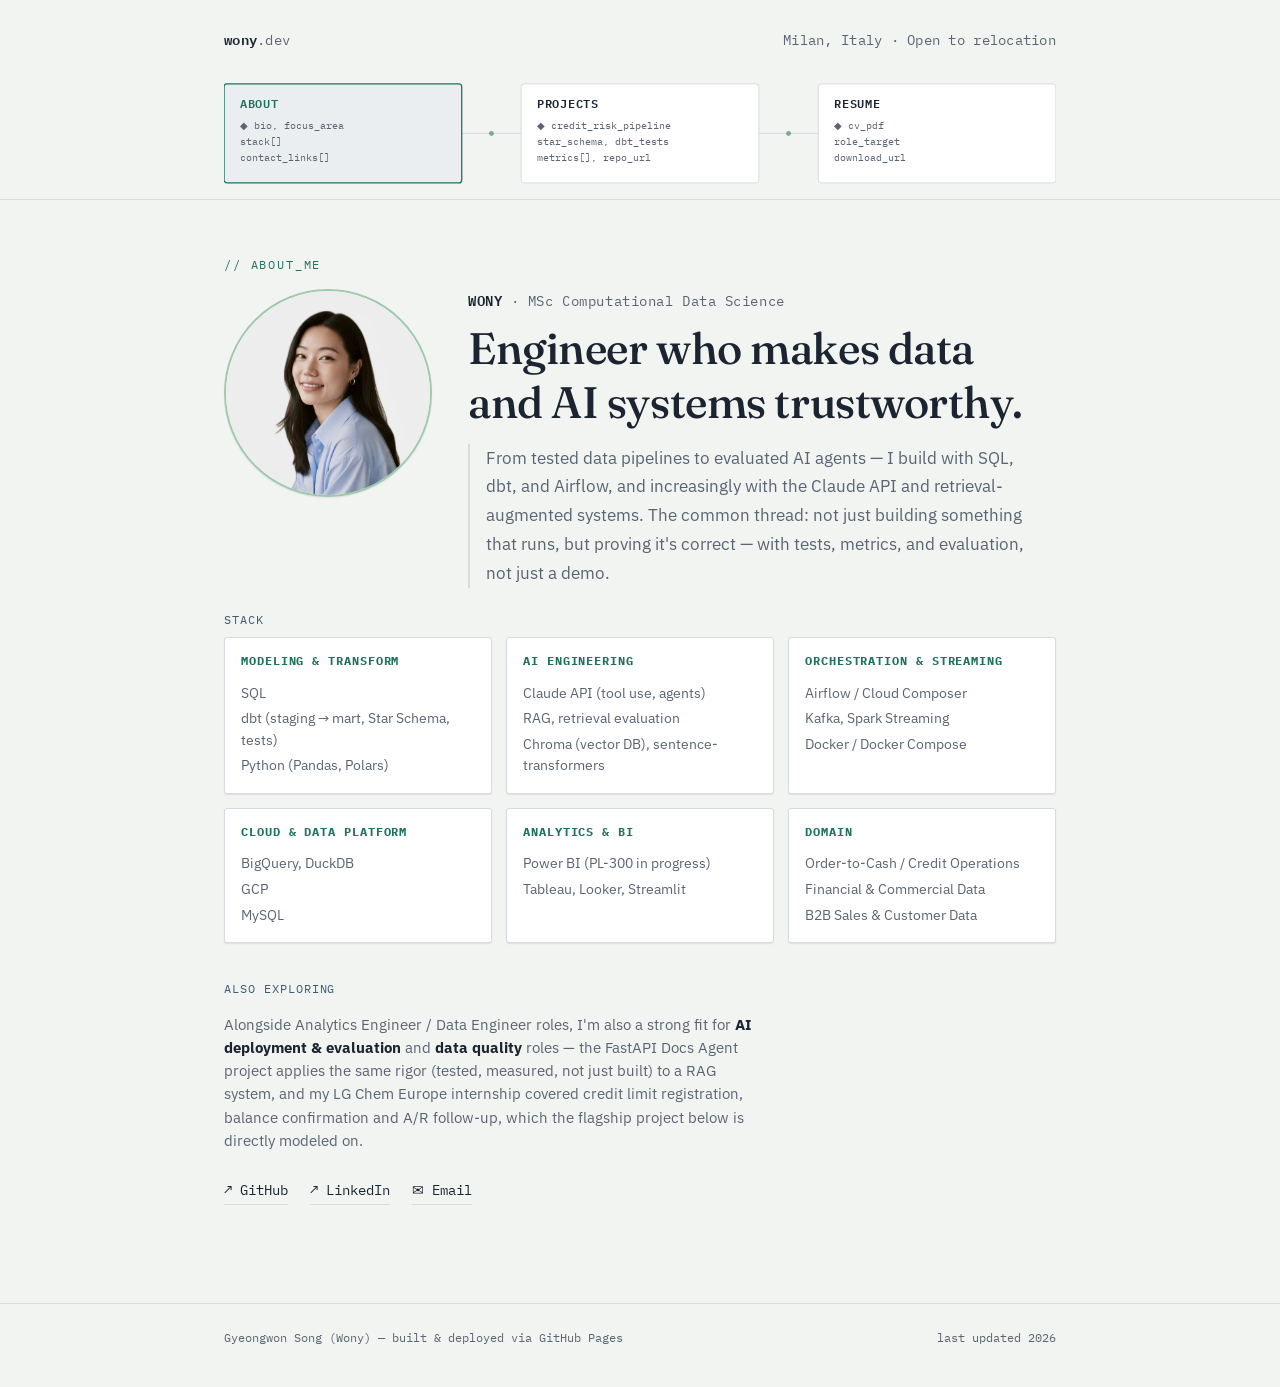
==== commit 43699ccd: "Broaden About headline and stack to cover AI/quality roles, not just AE" ====
--- a/index.html
+++ b/index.html
@@ -3,8 +3,8 @@
 <head>
 <meta charset="UTF-8" />
 <meta name="viewport" content="width=device-width, initial-scale=1.0" />
-<title>Wony</title>
-<meta name="description" content="Analytics Engineer / Data Engineer portfolio — dbt, SQL, Airflow, Power BI." />
+<title>Wony — Analytics Engineer</title>
+<meta name="description" content="Data & AI engineer — tested pipelines, evaluated AI agents. dbt, SQL, Airflow, Claude API, RAG." />
 <link rel="preconnect" href="https://fonts.googleapis.com">
 <link href="https://fonts.googleapis.com/css2?family=Fraunces:opsz,wght@9..144,450;9..144,500&family=IBM+Plex+Mono:wght@400;500;600&family=IBM+Plex+Sans:wght@400;500;600;700&display=swap" rel="stylesheet">
 <link rel="stylesheet" href="assets/css/style.css" />
@@ -70,9 +70,12 @@
       <img class="hero-photo" src="assets/img/profile.jpg" alt="Portrait of Gyeongwon Song" />
       <div class="hero-text">
         <p class="hero-name"><strong>WONY</strong> · MSc Computational Data Science</p>
-        <h1>Data Engineer building reliable data pipelines and analytics people can trust.</h1>
+        <h1>Engineer who makes data and AI systems trustworthy.</h1>
         <p class="lede">
-          I build reliable data pipelines and analytics systems with Python, SQL, and cloud technologies — transforming raw data into tested, well-modeled datasets that power trusted reporting and decision-making.
+          From tested data pipelines to evaluated AI agents — I build with SQL, dbt, and
+          Airflow, and increasingly with the Claude API and retrieval-augmented systems.
+          The common thread: not just building something that runs, but proving it's
+          correct — with tests, metrics, and evaluation, not just a demo.
         </p>
       </div>
     </div>
@@ -84,7 +87,15 @@
         <ul>
           <li>SQL</li>
           <li>dbt (staging → mart, Star Schema, tests)</li>
-          <li>Python — Pandas, Polars</li>
+          <li>Python (Pandas, Polars)</li>
+        </ul>
+      </div>
+      <div class="stack-group">
+        <h3>AI Engineering</h3>
+        <ul>
+          <li>Claude API (tool use, agents)</li>
+          <li>RAG, retrieval evaluation</li>
+          <li>Chroma (vector DB), sentence-transformers</li>
         </ul>
       </div>
       <div class="stack-group">
@@ -98,31 +109,36 @@
       <div class="stack-group">
         <h3>Cloud &amp; Data Platform</h3>
         <ul>
-          <li>AWS — S3, Glue, Redshift, Athena</li>
-          <li>GCP — BigQuery, Dataflow</li>
-          <li>DuckDB</li>
+          <li>BigQuery, DuckDB</li>
+          <li>GCP</li>
+          <li>MySQL</li>
         </ul>
       </div>
       <div class="stack-group">
         <h3>Analytics &amp; BI</h3>
         <ul>
-          <li>Power BI</li>
+          <li>Power BI (PL-300 in progress)</li>
           <li>Tableau, Looker, Streamlit</li>
         </ul>
       </div>
       <div class="stack-group">
         <h3>Domain</h3>
         <ul>
-          <li>Credit & Financial Data</li>
+          <li>Order-to-Cash / Credit Operations</li>
+          <li>Financial &amp; Commercial Data</li>
           <li>B2B Sales &amp; Customer Data</li>
-          <li>Order-to-Cash / Accounts Receivable</li>
         </ul>
       </div>
     </div>
 
     <p class="section-label">also exploring</p>
     <p style="max-width:60ch; font-size:14.5px;">
-      My focus is on Data Engineering, Analytics Engineering, and BI. Through my current role at LG Chem Europe, I've also gained exposure to customer, credit, and accounts receivable processes, which inspired the credit-risk project featured below.
+      Alongside Analytics Engineer / Data Engineer roles, I'm also a strong fit for
+      <strong>AI deployment &amp; evaluation</strong> and <strong>data quality</strong>
+      roles — the FastAPI Docs Agent project applies the same rigor (tested, measured,
+      not just built) to a RAG system, and my LG Chem Europe internship covered credit
+      limit registration, balance confirmation and A/R follow-up, which the flagship
+      project below is directly modeled on.
     </p>
 
     <div class="link-row">
@@ -135,7 +151,7 @@
 
 <footer class="site">
   <div class="wrap" style="display:flex; justify-content:space-between; flex-wrap:wrap; gap:8px; width:100%;">
-    <span>Gyeongwon Song (Wony)</span>
+    <span>Gyeongwon Song (Wony) — built &amp; deployed via GitHub Pages</span>
     <span>last updated 2026</span>
   </div>
 </footer>
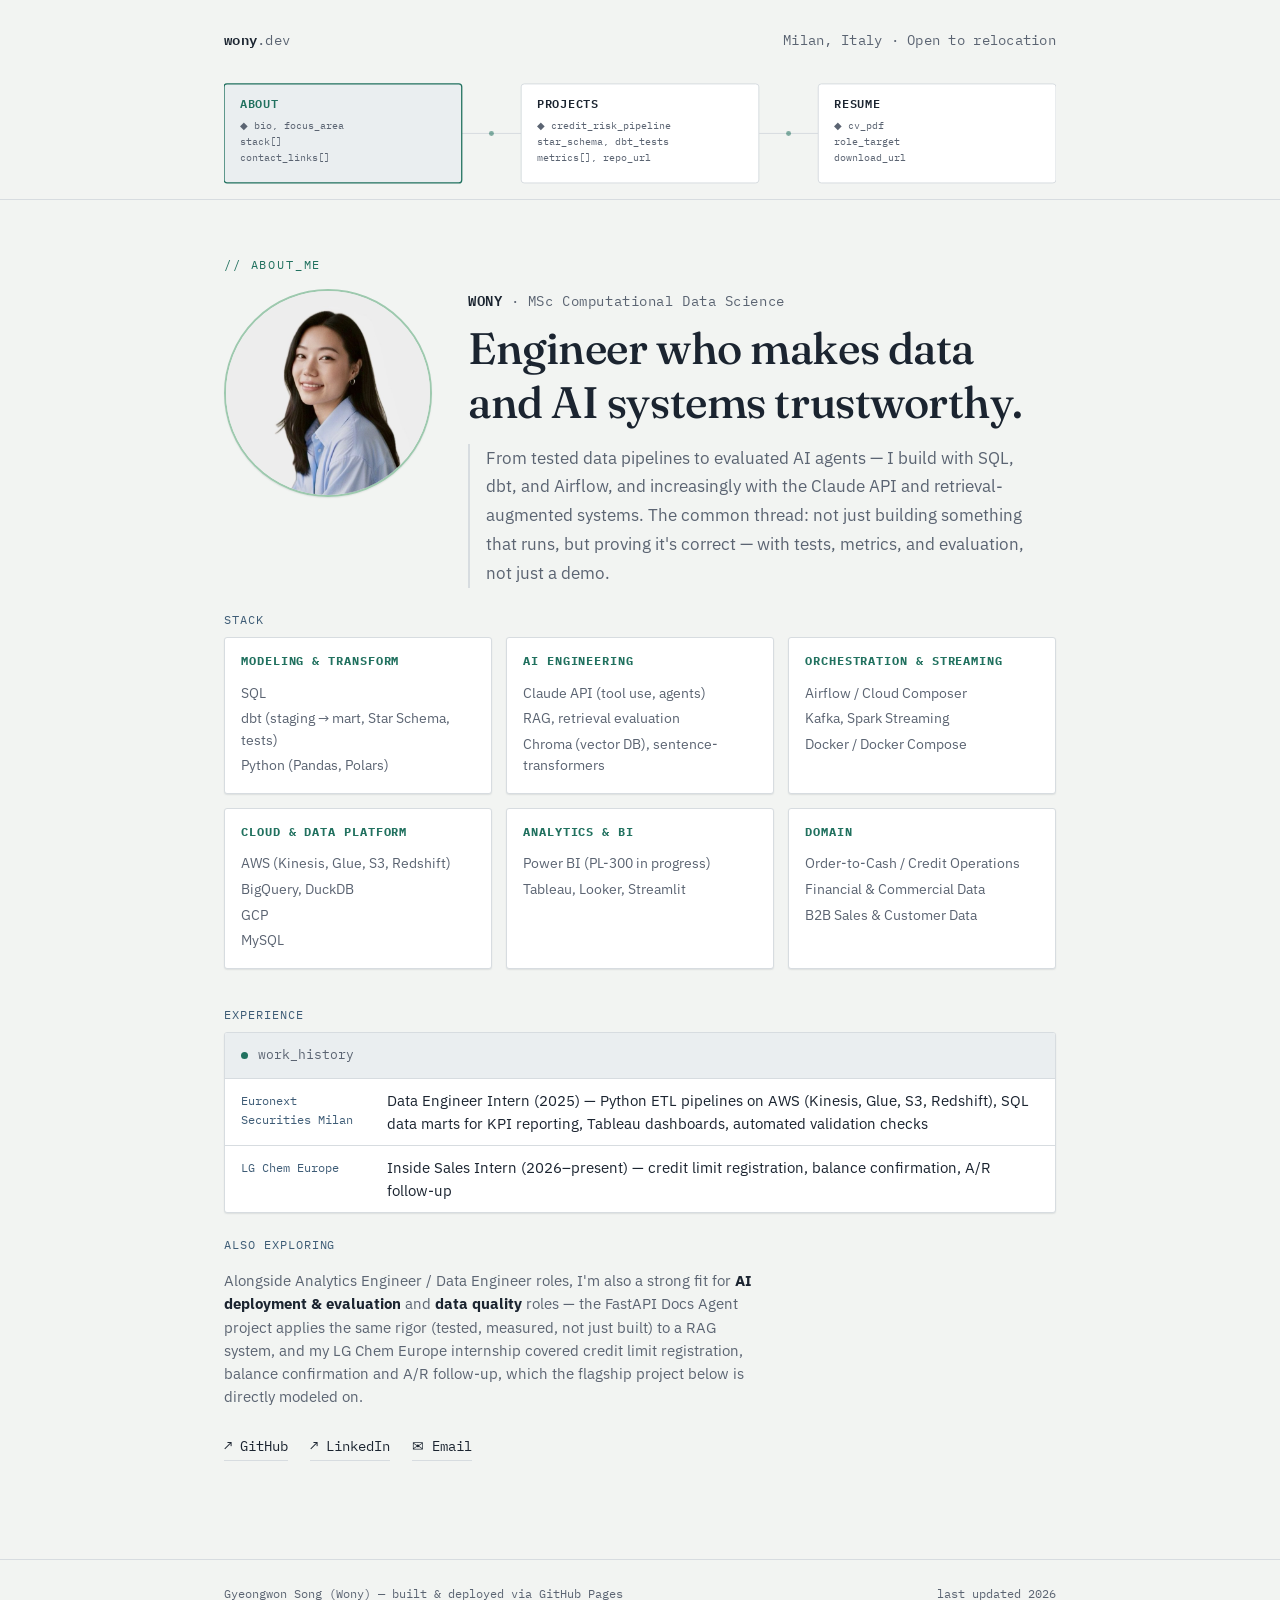
==== commit cea449d4: "Broaden About headline and stack to cover AI/quality roles, not just AE" ====
--- a/index.html
+++ b/index.html
@@ -109,6 +109,7 @@
       <div class="stack-group">
         <h3>Cloud &amp; Data Platform</h3>
         <ul>
+          <li>AWS (Kinesis, Glue, S3, Redshift)</li>
           <li>BigQuery, DuckDB</li>
           <li>GCP</li>
           <li>MySQL</li>
@@ -128,6 +129,19 @@
           <li>Financial &amp; Commercial Data</li>
           <li>B2B Sales &amp; Customer Data</li>
         </ul>
+      </div>
+    </div>
+
+    <p class="section-label">experience</p>
+    <div class="tbl">
+      <div class="tbl-head"><span class="dot"></span> work_history</div>
+      <div class="tbl-row">
+        <span class="field-name">Euronext Securities Milan</span>
+        <span class="field-value">Data Engineer Intern (2025) — Python ETL pipelines on AWS (Kinesis, Glue, S3, Redshift), SQL data marts for KPI reporting, Tableau dashboards, automated validation checks</span>
+      </div>
+      <div class="tbl-row">
+        <span class="field-name">LG Chem Europe</span>
+        <span class="field-value">Inside Sales Intern (2026–present) — credit limit registration, balance confirmation, A/R follow-up</span>
       </div>
     </div>
 
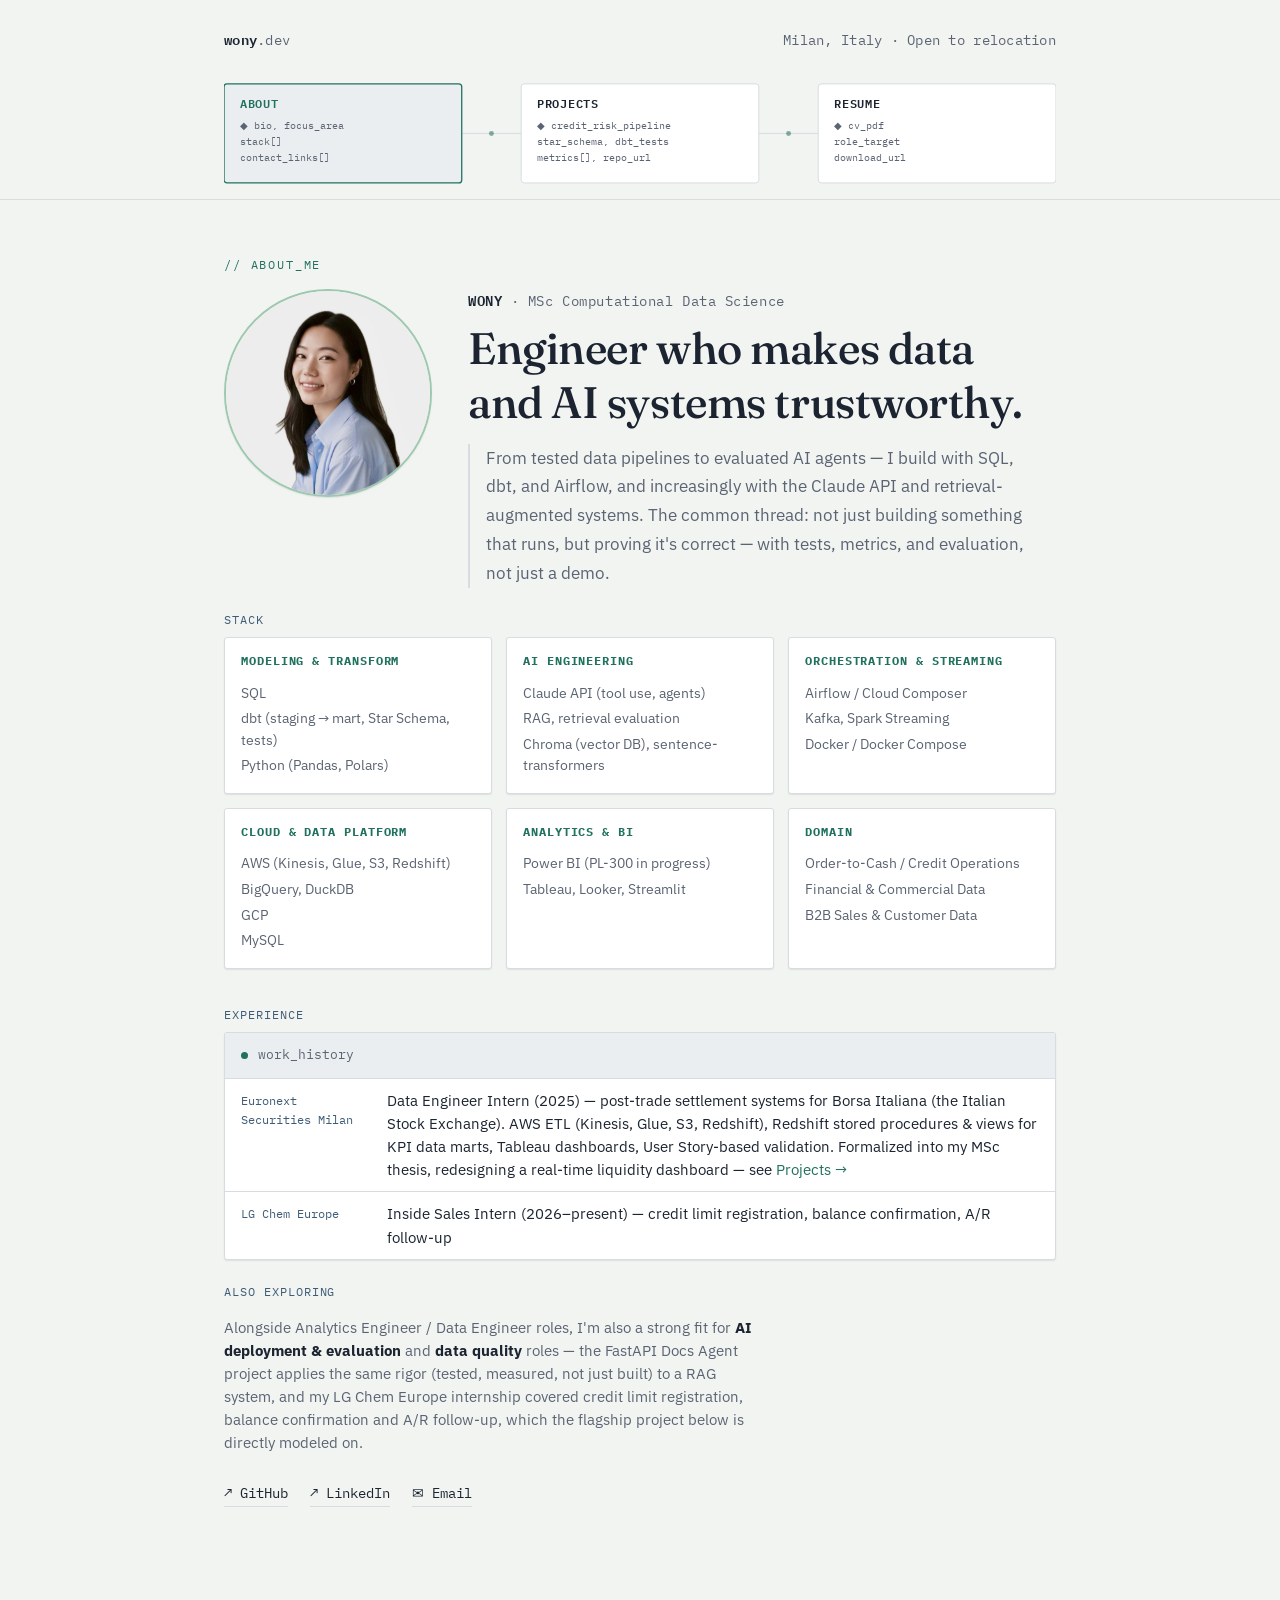
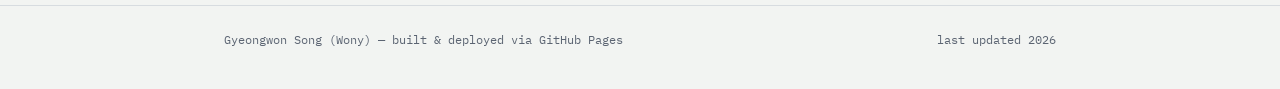
==== commit fcd5687f: "Add Euronext Liquidity Dashboard project (thesis + internship), enrich About experience" ====
--- a/index.html
+++ b/index.html
@@ -137,7 +137,7 @@
       <div class="tbl-head"><span class="dot"></span> work_history</div>
       <div class="tbl-row">
         <span class="field-name">Euronext Securities Milan</span>
-        <span class="field-value">Data Engineer Intern (2025) — Python ETL pipelines on AWS (Kinesis, Glue, S3, Redshift), SQL data marts for KPI reporting, Tableau dashboards, automated validation checks</span>
+        <span class="field-value">Data Engineer Intern (2025) — post-trade settlement systems for Borsa Italiana (the Italian Stock Exchange). AWS ETL (Kinesis, Glue, S3, Redshift), Redshift stored procedures &amp; views for KPI data marts, Tableau dashboards, User Story-based validation. Formalized into my MSc thesis, redesigning a real-time liquidity dashboard — see <a href="projects.html#euronext">Projects →</a></span>
       </div>
       <div class="tbl-row">
         <span class="field-name">LG Chem Europe</span>
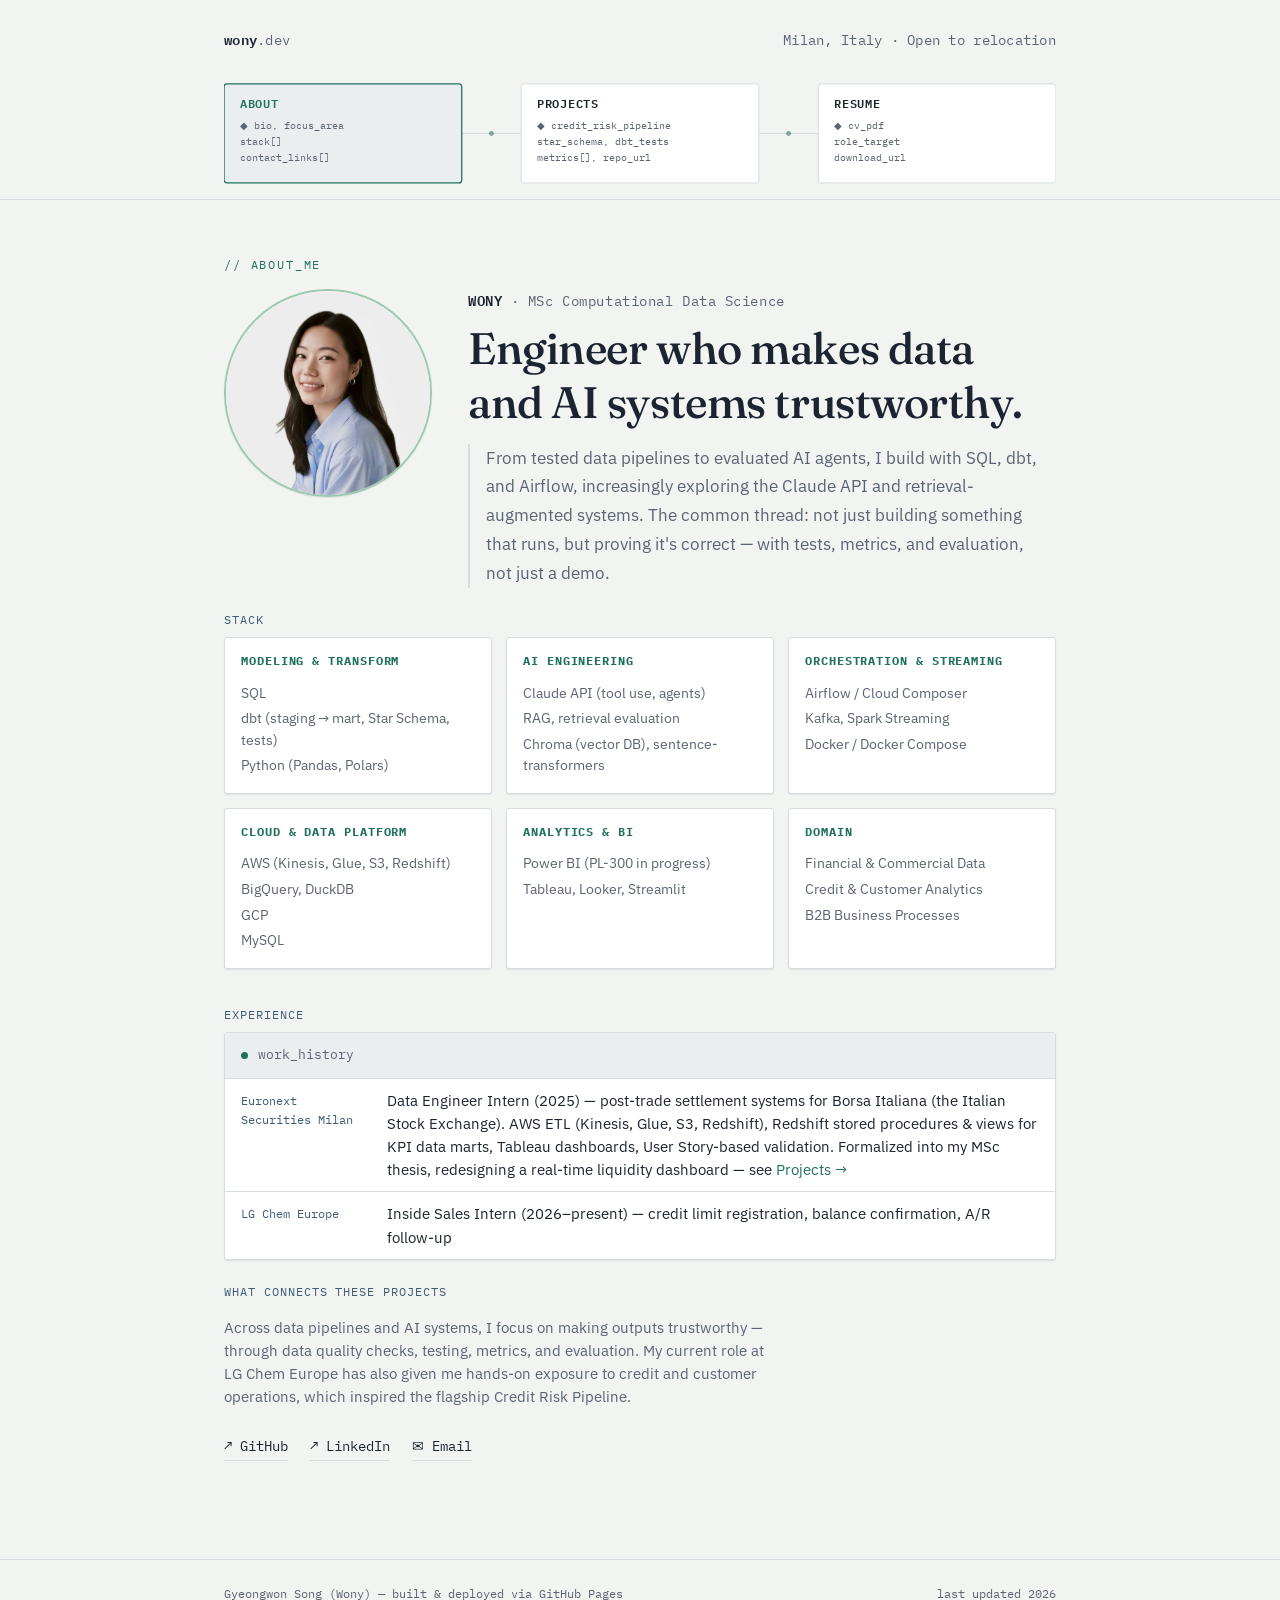
==== commit 27d99a0f: "modified" ====
--- a/index.html
+++ b/index.html
@@ -72,8 +72,7 @@
         <p class="hero-name"><strong>WONY</strong> · MSc Computational Data Science</p>
         <h1>Engineer who makes data and AI systems trustworthy.</h1>
         <p class="lede">
-          From tested data pipelines to evaluated AI agents — I build with SQL, dbt, and
-          Airflow, and increasingly with the Claude API and retrieval-augmented systems.
+          From tested data pipelines to evaluated AI agents, I build with SQL, dbt, and Airflow, increasingly exploring the Claude API and retrieval-augmented systems.
           The common thread: not just building something that runs, but proving it's
           correct — with tests, metrics, and evaluation, not just a demo.
         </p>
@@ -125,9 +124,9 @@
       <div class="stack-group">
         <h3>Domain</h3>
         <ul>
-          <li>Order-to-Cash / Credit Operations</li>
           <li>Financial &amp; Commercial Data</li>
-          <li>B2B Sales &amp; Customer Data</li>
+          <li>Credit &amp; Customer Analytics</li>
+          <li>B2B Business Processes</li>
         </ul>
       </div>
     </div>
@@ -145,14 +144,9 @@
       </div>
     </div>
 
-    <p class="section-label">also exploring</p>
+    <p class="section-label">what connects these projects</p>
     <p style="max-width:60ch; font-size:14.5px;">
-      Alongside Analytics Engineer / Data Engineer roles, I'm also a strong fit for
-      <strong>AI deployment &amp; evaluation</strong> and <strong>data quality</strong>
-      roles — the FastAPI Docs Agent project applies the same rigor (tested, measured,
-      not just built) to a RAG system, and my LG Chem Europe internship covered credit
-      limit registration, balance confirmation and A/R follow-up, which the flagship
-      project below is directly modeled on.
+      Across data pipelines and AI systems, I focus on making outputs trustworthy — through data quality checks, testing, metrics, and evaluation. My current role at LG Chem Europe has also given me hands-on exposure to credit and customer operations, which inspired the flagship Credit Risk Pipeline.
     </p>
 
     <div class="link-row">
